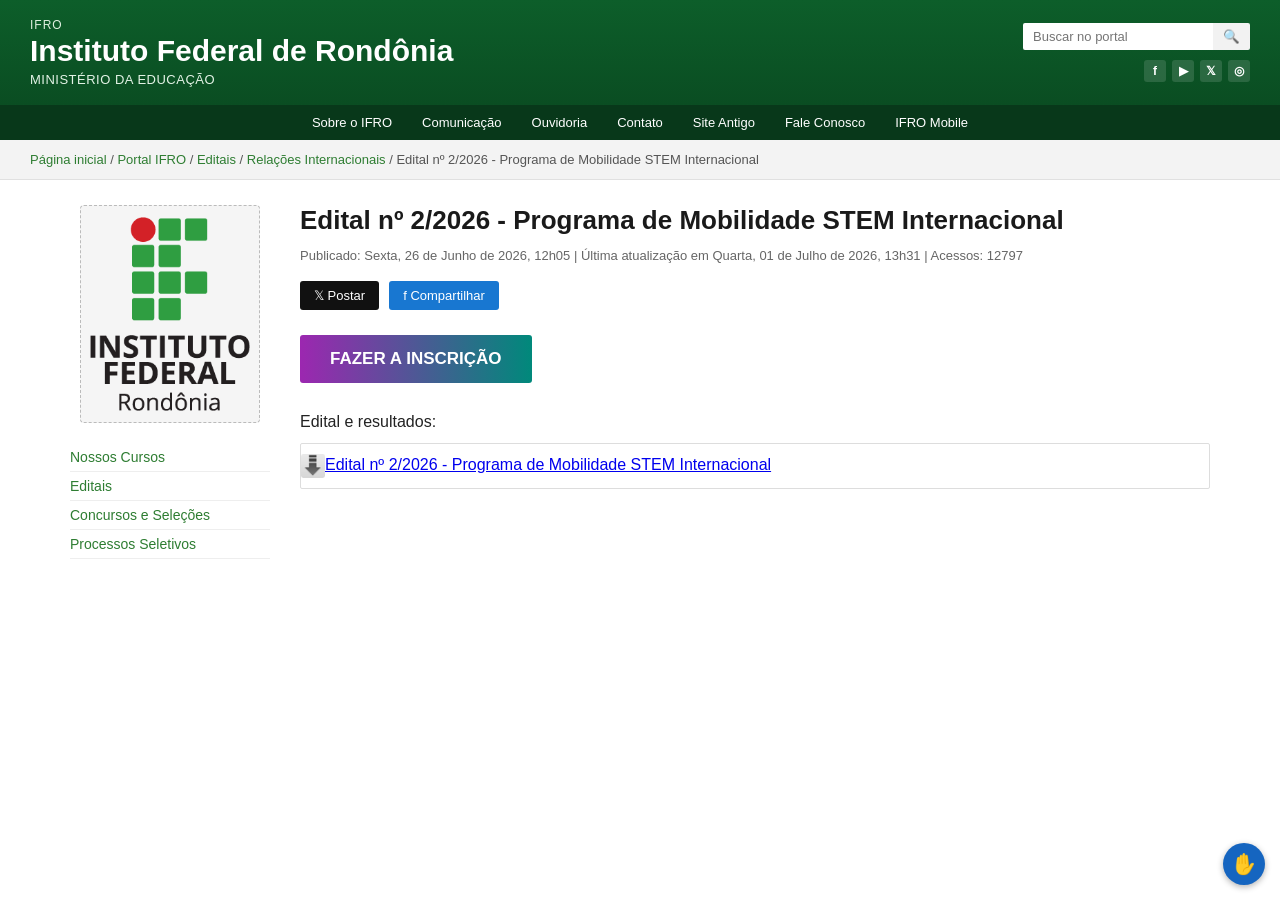
==== index.html @ baf3d12c "HTML  e CSS" ====
<!DOCTYPE html>
<html lang="pt-BR">
<head>
<meta charset="UTF-8">
<link rel="stylesheet" href="static/style.css">
<title>Edital nº 2/2026 - Programa de Mobilidade STEM Internacional - IFRO</title>

</head>
<body>
 
  <!-- Top header -->
  <div class="top-header">
    <div class="brand">
      <small>IFRO</small>
      <h1>Instituto Federal de Rondônia</h1>
      <div class="ministerio">MINISTÉRIO DA EDUCAÇÃO</div>
    </div>
    <div class="top-right">
      <div class="search-box">
        <input type="text" placeholder="Buscar no portal">
        <button>🔍</button>
      </div>
      <div class="socials">
        <a href="#">f</a>
        <a href="#">▶</a>
        <a href="#">𝕏</a>
        <a href="#">◎</a>
      </div>
    </div>
  </div>
 
  <!-- Nav bar -->
  <div class="navbar">
    <a href="#">Sobre o IFRO</a>
    <a href="#">Comunicação</a>
    <a href="#">Ouvidoria</a>
    <a href="#">Contato</a>
    <a href="#">Site Antigo</a>
    <a href="#">Fale Conosco</a>
    <a href="#">IFRO Mobile</a>
  </div>
 
  <!-- Breadcrumb -->
  <div class="breadcrumb">
    <a href="#">Página inicial</a> / <a href="#">Portal IFRO</a> / <a href="#">Editais</a> / <a href="#">Relações Internacionais</a> / Edital nº 2/2026 - Programa de Mobilidade STEM Internacional
  </div>
 
  <div class="container">
    <!-- Sidebar -->
    <div class="sidebar">
      <div class="logo-block">
        <!-- Espaço reservado para a logo real do IF -->
        <img src="image/logotipo-IFRO-portal-principal.png" alt="Logo Instituto Federal de Rondônia" class="logo-img">
      </div>
 
      <a href="#" class="side-link">Nossos Cursos</a>
      <a href="#" class="side-link">Editais</a>
      <a href="#" class="side-link">Concursos e Seleções</a>
      <a href="#" class="side-link">Processos Seletivos</a>
    </div>
 
    <!-- Main content -->
    <div class="main-content">
      <h2>Edital nº 2/2026 - Programa de Mobilidade STEM Internacional</h2>
      <div class="meta-info">
        Publicado: Sexta, 26 de Junho de 2026, 12h05 | Última atualização em Quarta, 01 de Julho de 2026, 13h31 | Acessos: 12797
      </div>
      <div class="action-buttons">
        <button class="btn-post">𝕏 Postar</button>
        <button class="btn-share">f Compartilhar</button>
      </div>
 
      <a href="#" class="btn-inscricao">FAZER A INSCRIÇÃO</a>
 
      <div class="section-title">Edital e resultados:</div>
      <div class="results-box">
       <span class="icon">
  <img src="image/Captura de tela 2026-08-26 170506.png" alt="" width="24"></span><a href="#">Edital nº 2/2026 - Programa de Mobilidade STEM Internacional</a></div>

      </div>

    </div>
</span>
  </div>
 
  <div class="a11y-btn">✋</div>
 
</body>
</html>
---- static/style.css ----
* { box-sizing: border-box; margin: 0; padding: 0; }
  body {
    font-family: Arial, Helvetica, sans-serif;
    color: #333;
    background: #fff;
  }
 

  .icon img {
  width: 24px;              /* Tamanho reduzido da imagem */
  height: 24px;             /* Altura equivalente */
  border-radius: 10%;       /* Deixa a imagem redonda */
  object-fit: cover;        /* Impede que a imagem fique distorcida */
  vertical-align: middle;   /* Alinha a imagem na mesma linha do texto */
}

.result-item a {
  vertical-align: middle;   /* Garante que o link fique alinhado à imagem */
  margin-left: 8px;         /* Cria um espaço entre a imagem e o texto */
}

  /* ===== Top header ===== */
  .top-header {
    background: linear-gradient(#0d5e2a, #0a4d22);
    padding: 18px 30px;
    display: flex;
    justify-content: space-between;
    align-items: center;
  }
  .brand small {
    color: #dff0e0;
    font-size: 12px;
    letter-spacing: 1px;
    display: block;
  }
  .brand h1 {
    color: #fff;
    font-size: 30px;
    font-weight: bold;
    margin: 2px 0 4px 0;
  }
  .brand .ministerio {
    color: #e3f3e6;
    font-size: 13px;
    letter-spacing: 0.5px;
  }
  .top-right { display: flex; flex-direction: column; align-items: flex-end; gap: 10px; }
  .search-box { display: flex; }
  .search-box input {
    padding: 6px 10px;
    border: none;
    border-radius: 2px 0 0 2px;
    width: 190px;
    font-size: 13px;
  }
  .search-box button {
    background: #f2f2f2;
    border: none;
    padding: 0 10px;
    border-radius: 0 2px 2px 0;
    cursor: pointer;
  }
  .socials { display: flex; gap: 6px; }
  .socials a {
    width: 22px; height: 22px;
    background: #ffffff22;
    border-radius: 3px;
    display: flex; align-items: center; justify-content: center;
    color: #fff; font-size: 12px; text-decoration: none;
    font-weight: bold;
  }
 
  /* ===== Nav bar ===== */
  .navbar {
    background: #08381a;
    display: flex;
    justify-content: center;
    gap: 30px;
    padding: 10px 0;
  }
  .navbar a {
    color: #fff;
    text-decoration: none;
    font-size: 13px;
  }
  .navbar a:hover { text-decoration: underline; }
 
  /* ===== Breadcrumb ===== */
  .breadcrumb {
    background: #f3f3f3;
    padding: 12px 30px;
    font-size: 13px;
    color: #555;
    border-bottom: 1px solid #e0e0e0;
  }
  .breadcrumb a { color: #2e7d32; text-decoration: none; }
  .breadcrumb a:hover { text-decoration: underline; }
 
  /* ===== Layout ===== */
  .container {
    display: flex;
    max-width: 1200px;
    margin: 25px auto;
    gap: 30px;
    padding: 0 30px;
  }
 
  /* ===== Sidebar ===== */
  .sidebar { width: 200px; flex-shrink: 0; }
  .logo-block { text-align: center; margin-bottom: 20px; }
  .logo-img {
    width: 100%;
    max-width: 180px;
    min-height: 140px;
    object-fit: contain;
    background: #f5f5f5;
    border: 1px dashed #bbb;
    border-radius: 4px;
    display: block;
    margin: 0 auto;
  }
  .side-link {
    display: block;
    color: #2e7d32;
    text-decoration: none;
    font-size: 14px;
    padding: 6px 0;
    border-bottom: 1px solid #eee;
  }
  .side-link:hover { text-decoration: underline; }
 
  /* ===== Main content ===== */
  .main-content { flex: 1; }
  .main-content h2 {
    font-size: 26px;
    color: #1a1a1a;
    font-weight: 600;
    margin-bottom: 12px;
  }
  .meta-info {
    font-size: 13px;
    color: #666;
    margin-bottom: 18px;
  }
  .action-buttons {
    display: flex;
    gap: 10px;
    margin-bottom: 25px;
  }
  .btn-post {
    background: #111;
    color: #fff;
    border: none;
    padding: 7px 14px;
    font-size: 13px;
    border-radius: 3px;
    cursor: pointer;
  }
  .btn-share {
    background: #1877d1;
    color: #fff;
    border: none;
    padding: 7px 14px;
    font-size: 13px;
    border-radius: 3px;
    cursor: pointer;
  }
  .btn-inscricao {
    display: inline-block;
    background: linear-gradient(90deg, #9c27b0, #00897b);
    color: #fff;
    font-weight: bold;
    font-size: 17px;
    padding: 14px 30px;
    border-radius: 3px;
    text-decoration: none;
    margin-bottom: 30px;
  }
  .section-title { font-size: 16px; margin-bottom: 12px; color: #222; }
  .results-box {
    border: 1px solid #ddd;
    border-radius: 2px;
    padding: 10px 0;
  }
  .result-item {
    display: flex;
    align-items: center;
    gap: 12px;
    padding: 10px 20px;
    font-size: 14px;
  }
  .result-item .icon {
    width: 22px; height: 22px;
    background: #e8e8e8;
    border: 1px solid #ccc;
    display: flex; align-items: center; justify-content: center;
    font-size: 12px;
    color: #555;
    flex-shrink: 0;
  }
  .result-item a { color: #2e7d32; text-decoration: none; }
  .result-item a:hover { text-decoration: underline; }
 
  .a11y-btn {
    position: fixed;
    right: 15px;
    bottom: 15px;
    width: 42px; height: 42px;
    background: #1565c0;
    border-radius: 50%;
    display: flex; align-items: center; justify-content: center;
    color: #fff;
    font-size: 20px;
    box-shadow: 0 2px 6px rgba(0,0,0,0.3);
  }
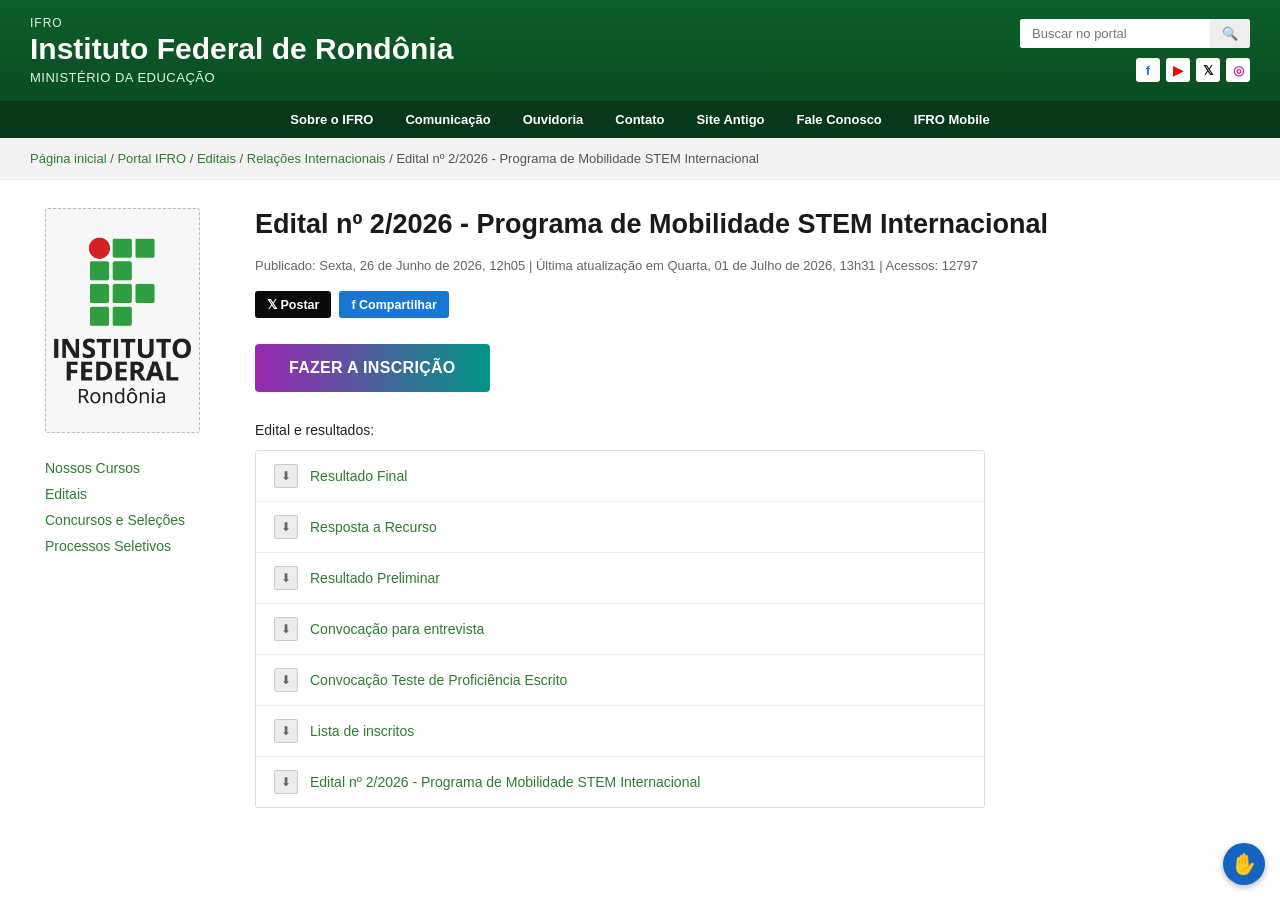
==== commit 9d3a6dab: "atualizando HTML" ====
--- a/index.html
+++ b/index.html
@@ -1,4 +1,3 @@
-
 <!DOCTYPE html>
 <html lang="pt-BR">
 <head>
@@ -8,7 +7,7 @@
 
 </head>
 <body>
- 
+
   <!-- Top header -->
   <div class="top-header">
     <div class="brand">
@@ -22,14 +21,14 @@
         <button>🔍</button>
       </div>
       <div class="socials">
-        <a href="#">f</a>
-        <a href="#">▶</a>
-        <a href="#">𝕏</a>
-        <a href="#">◎</a>
+        <a href="#" class="fb">f</a>
+        <a href="#" class="yt">▶</a>
+        <a href="#" class="tw">𝕏</a>
+        <a href="#" class="ig">◎</a>
       </div>
     </div>
   </div>
- 
+
   <!-- Nav bar -->
   <div class="navbar">
     <a href="#">Sobre o IFRO</a>
@@ -40,12 +39,12 @@
     <a href="#">Fale Conosco</a>
     <a href="#">IFRO Mobile</a>
   </div>
- 
+
   <!-- Breadcrumb -->
   <div class="breadcrumb">
     <a href="#">Página inicial</a> / <a href="#">Portal IFRO</a> / <a href="#">Editais</a> / <a href="#">Relações Internacionais</a> / Edital nº 2/2026 - Programa de Mobilidade STEM Internacional
   </div>
- 
+
   <div class="container">
     <!-- Sidebar -->
     <div class="sidebar">
@@ -53,13 +52,13 @@
         <!-- Espaço reservado para a logo real do IF -->
         <img src="image/logotipo-IFRO-portal-principal.png" alt="Logo Instituto Federal de Rondônia" class="logo-img">
       </div>
- 
+
       <a href="#" class="side-link">Nossos Cursos</a>
       <a href="#" class="side-link">Editais</a>
       <a href="#" class="side-link">Concursos e Seleções</a>
       <a href="#" class="side-link">Processos Seletivos</a>
     </div>
- 
+
     <!-- Main content -->
     <div class="main-content">
       <h2>Edital nº 2/2026 - Programa de Mobilidade STEM Internacional</h2>
@@ -70,22 +69,23 @@
         <button class="btn-post">𝕏 Postar</button>
         <button class="btn-share">f Compartilhar</button>
       </div>
- 
+
       <a href="#" class="btn-inscricao">FAZER A INSCRIÇÃO</a>
- 
+
       <div class="section-title">Edital e resultados:</div>
       <div class="results-box">
-       <span class="icon">
-  <img src="image/Captura de tela 2026-08-26 170506.png" alt="" width="24"></span><a href="#">Edital nº 2/2026 - Programa de Mobilidade STEM Internacional</a></div>
+        <div class="result-item"><span class="icon">⬇</span><a href="#">Resultado Final</a></div>
+        <div class="result-item"><span class="icon">⬇</span><a href="#">Resposta a Recurso</a></div>
+        <div class="result-item"><span class="icon">⬇</span><a href="#">Resultado Preliminar</a></div>
+        <div class="result-item"><span class="icon">⬇</span><a href="#">Convocação para entrevista</a></div>
+        <div class="result-item"><span class="icon">⬇</span><a href="#">Convocação Teste de Proficiência Escrito</a></div>
+        <div class="result-item"><span class="icon">⬇</span><a href="#">Lista de inscritos</a></div>
+        <div class="result-item"><span class="icon">⬇</span><a href="#">Edital nº 2/2026 - Programa de Mobilidade STEM Internacional</a></div>
+      </div>
+    </div>
+  </div>
 
-      </div>
+  <div class="a11y-btn">✋</div>
 
-    </div>
-</span>
-  </div>
- 
-  <div class="a11y-btn">✋</div>
- 
 </body>
-</html>
- +</html>
--- a/static/style.css
+++ b/static/style.css
@@ -1,28 +1,19 @@
-  * { box-sizing: border-box; margin: 0; padding: 0; }
+ * {
+    box-sizing: border-box;
+    margin: 0;
+    padding: 0;
+    font-family: Arial, "Helvetica Neue", Helvetica, sans-serif;
+  }
   body {
-    font-family: Arial, Helvetica, sans-serif;
     color: #333;
     background: #fff;
-  }
- 
-
-  .icon img {
-  width: 24px;              /* Tamanho reduzido da imagem */
-  height: 24px;             /* Altura equivalente */
-  border-radius: 10%;       /* Deixa a imagem redonda */
-  object-fit: cover;        /* Impede que a imagem fique distorcida */
-  vertical-align: middle;   /* Alinha a imagem na mesma linha do texto */
-}
-
-.result-item a {
-  vertical-align: middle;   /* Garante que o link fique alinhado à imagem */
-  margin-left: 8px;         /* Cria um espaço entre a imagem e o texto */
-}
+    font-size: 14px;
+  }
 
   /* ===== Top header ===== */
   .top-header {
     background: linear-gradient(#0d5e2a, #0a4d22);
-    padding: 18px 30px;
+    padding: 16px 30px;
     display: flex;
     justify-content: space-between;
     align-items: center;
@@ -45,114 +36,127 @@
     letter-spacing: 0.5px;
   }
   .top-right { display: flex; flex-direction: column; align-items: flex-end; gap: 10px; }
-  .search-box { display: flex; }
+  .search-box {
+    display: flex;
+    background: #fff;
+    border-radius: 3px;
+    overflow: hidden;
+  }
   .search-box input {
-    padding: 6px 10px;
-    border: none;
-    border-radius: 2px 0 0 2px;
+    padding: 7px 12px;
+    border: none;
     width: 190px;
     font-size: 13px;
+    outline: none;
   }
   .search-box button {
-    background: #f2f2f2;
-    border: none;
-    padding: 0 10px;
-    border-radius: 0 2px 2px 0;
+    background: #eeeeee;
+    border: none;
+    padding: 0 12px;
     cursor: pointer;
+    color: #555;
+    font-size: 13px;
   }
   .socials { display: flex; gap: 6px; }
   .socials a {
-    width: 22px; height: 22px;
-    background: #ffffff22;
+    width: 24px; height: 24px;
+    background: #ffffff;
     border-radius: 3px;
     display: flex; align-items: center; justify-content: center;
-    color: #fff; font-size: 12px; text-decoration: none;
+    text-decoration: none;
     font-weight: bold;
-  }
- 
+    font-size: 13px;
+  }
+  .socials a.fb { color: #1877f2; }
+  .socials a.yt { color: #ff0000; }
+  .socials a.tw { color: #14171a; }
+  .socials a.ig { color: #c13584; }
+
   /* ===== Nav bar ===== */
   .navbar {
     background: #08381a;
     display: flex;
     justify-content: center;
-    gap: 30px;
-    padding: 10px 0;
+    gap: 32px;
+    padding: 11px 0;
   }
   .navbar a {
     color: #fff;
     text-decoration: none;
     font-size: 13px;
+    font-weight: 600;
   }
   .navbar a:hover { text-decoration: underline; }
- 
+
   /* ===== Breadcrumb ===== */
   .breadcrumb {
     background: #f3f3f3;
-    padding: 12px 30px;
+    padding: 13px 30px;
     font-size: 13px;
     color: #555;
-    border-bottom: 1px solid #e0e0e0;
+    border-bottom: 1px solid #e6e6e6;
   }
   .breadcrumb a { color: #2e7d32; text-decoration: none; }
   .breadcrumb a:hover { text-decoration: underline; }
- 
+
   /* ===== Layout ===== */
   .container {
     display: flex;
-    max-width: 1200px;
-    margin: 25px auto;
-    gap: 30px;
+    max-width: 1250px;
+    margin: 28px auto;
+    gap: 35px;
     padding: 0 30px;
-  }
- 
+    align-items: flex-start;
+  }
+
   /* ===== Sidebar ===== */
-  .sidebar { width: 200px; flex-shrink: 0; }
-  .logo-block { text-align: center; margin-bottom: 20px; }
+  .sidebar { width: 175px; flex-shrink: 0; }
+  .logo-block { margin-bottom: 22px; }
   .logo-img {
-    width: 100%;
-    max-width: 180px;
-    min-height: 140px;
+    width: 155px;
+    height: 225px;
     object-fit: contain;
-    background: #f5f5f5;
+    background: #f7f7f7;
     border: 1px dashed #bbb;
-    border-radius: 4px;
+    border-radius: 3px;
     display: block;
-    margin: 0 auto;
   }
   .side-link {
     display: block;
     color: #2e7d32;
     text-decoration: none;
     font-size: 14px;
-    padding: 6px 0;
-    border-bottom: 1px solid #eee;
+    padding: 5px 0;
   }
   .side-link:hover { text-decoration: underline; }
- 
+
   /* ===== Main content ===== */
   .main-content { flex: 1; }
   .main-content h2 {
-    font-size: 26px;
+    font-size: 27px;
     color: #1a1a1a;
     font-weight: 600;
-    margin-bottom: 12px;
+    line-height: 1.25;
+    margin-bottom: 14px;
   }
   .meta-info {
     font-size: 13px;
     color: #666;
-    margin-bottom: 18px;
+    margin-bottom: 16px;
+    line-height: 1.5;
   }
   .action-buttons {
     display: flex;
-    gap: 10px;
-    margin-bottom: 25px;
+    gap: 8px;
+    margin-bottom: 26px;
   }
   .btn-post {
-    background: #111;
-    color: #fff;
-    border: none;
-    padding: 7px 14px;
-    font-size: 13px;
+    background: #0a0a0a;
+    color: #fff;
+    border: none;
+    padding: 6px 12px;
+    font-size: 12.5px;
+    font-weight: 600;
     border-radius: 3px;
     cursor: pointer;
   }
@@ -160,47 +164,52 @@
     background: #1877d1;
     color: #fff;
     border: none;
-    padding: 7px 14px;
-    font-size: 13px;
+    padding: 6px 12px;
+    font-size: 12.5px;
+    font-weight: 600;
     border-radius: 3px;
     cursor: pointer;
   }
   .btn-inscricao {
     display: inline-block;
-    background: linear-gradient(90deg, #9c27b0, #00897b);
+    background: linear-gradient(90deg, #9c27b0, #009688);
     color: #fff;
     font-weight: bold;
-    font-size: 17px;
-    padding: 14px 30px;
-    border-radius: 3px;
+    font-size: 16px;
+    padding: 15px 34px;
+    border-radius: 4px;
     text-decoration: none;
     margin-bottom: 30px;
-  }
-  .section-title { font-size: 16px; margin-bottom: 12px; color: #222; }
+    letter-spacing: 0.3px;
+  }
+  .section-title { font-size: 14px; margin-bottom: 12px; color: #222; }
   .results-box {
     border: 1px solid #ddd;
-    border-radius: 2px;
-    padding: 10px 0;
+    border-radius: 3px;
+    max-width: 730px;
   }
   .result-item {
     display: flex;
     align-items: center;
     gap: 12px;
-    padding: 10px 20px;
+    padding: 13px 18px;
     font-size: 14px;
-  }
+    border-bottom: 1px solid #eee;
+  }
+  .result-item:last-child { border-bottom: none; }
   .result-item .icon {
-    width: 22px; height: 22px;
-    background: #e8e8e8;
+    width: 24px; height: 24px;
+    background: #ececec;
     border: 1px solid #ccc;
+    border-radius: 2px;
     display: flex; align-items: center; justify-content: center;
     font-size: 12px;
-    color: #555;
+    color: #666;
     flex-shrink: 0;
   }
   .result-item a { color: #2e7d32; text-decoration: none; }
   .result-item a:hover { text-decoration: underline; }
- 
+
   .a11y-btn {
     position: fixed;
     right: 15px;
